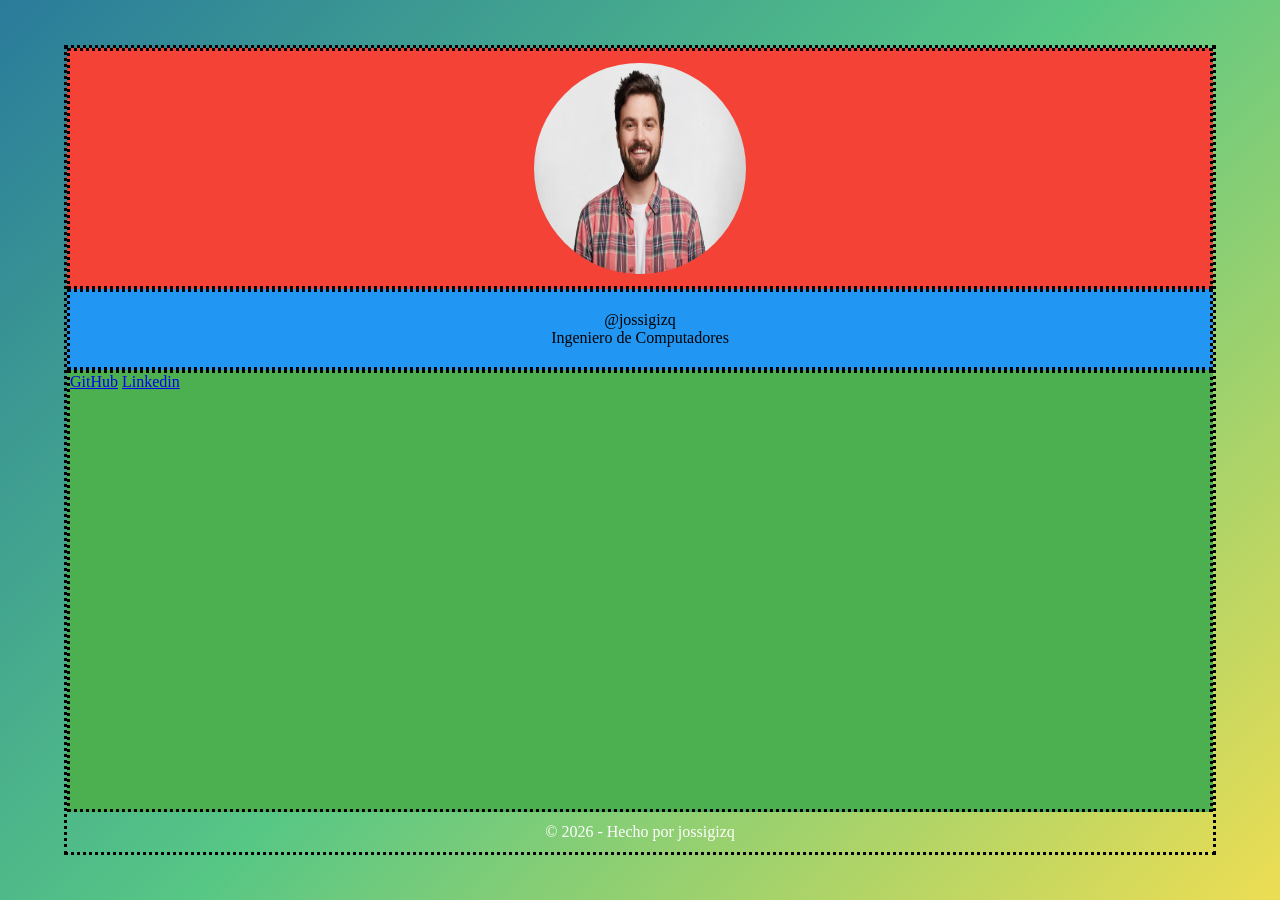
==== index.html @ fb658c4c "commit 2 26_01_2026" ====
<!DOCTYPE html>

<html lang="es">

<head>
  <meta charset="UTF-8">
  <meta name="viewport" content="width=device-width, initial-scale=1.0">
  <title>jossigizq links</title>
  <link rel="icon" href="favicon_io/favicon.ico" type="image/x-icon">
  <link rel="stylesheet" href="index_style.css">
</head>

<body>

  <div class="container">

    <div class="p1">
      <img src="img1.avif" alt="Mi foto" class="imgAvatar">
    </div>

    <div class="p2">
      <p>@jossigizq</p>
      <p>Ingeniero de Computadores</p>
    </div>

    <div class="p3">
      <a href="#" target="_blank">GitHub</a>
      <a href="#" target="_blank">Linkedin</a>
    </div>

    <div class="p4">
      <footer class="piePagina">
        © 2026 - Hecho por jossigizq
      </footer>
    </div>

  </div>
  
</body>

</html>
---- index_style.css ----
* {
    margin: 0;
    padding: 0;
    box-sizing: border-box;
}

body, html {
  height: 100%;
  width: 100%;
  margin: 0;
}

body{
  background: linear-gradient(135deg, #2A7B9B, #57C785, #EDDD53);
  display: flex;
  flex-direction: column;
  justify-content: center;
  align-items: center;
}

.container {
  height: 90%;
  width: 90%;
  margin: auto;
  border-style: dotted;
}

.p1 {
  display: flex;
  justify-content: center; /* centra horizontal */
  align-items: center;     /* centra vertical */
  height: 30%;
  background: #f44336;
  border-style: dotted;
}

.p2 { 
  display: flex;
  flex-direction: column;
  justify-content: center; /* centra horizontal */
  align-items: center;     /* centra vertical */
  height: 10%; 
  background: #2196f3;
  border-style: dotted; 
}

.p3 { 
  height: 55%; 
  background: #4caf50;
  border-style: dotted; 
}

.p4 { 
  display: flex;
  justify-content: center; /* centra horizontal */
  align-items: center;     /* centra vertical */
  height: 5%;  
  /* background: #ffeb3b;
  border-style: dotted;  */
}

.imgAvatar {
  border-radius: 50%;
  aspect-ratio: 1 / 1;
  height: 90%;
}

.piePagina{
  color: #fff;
}
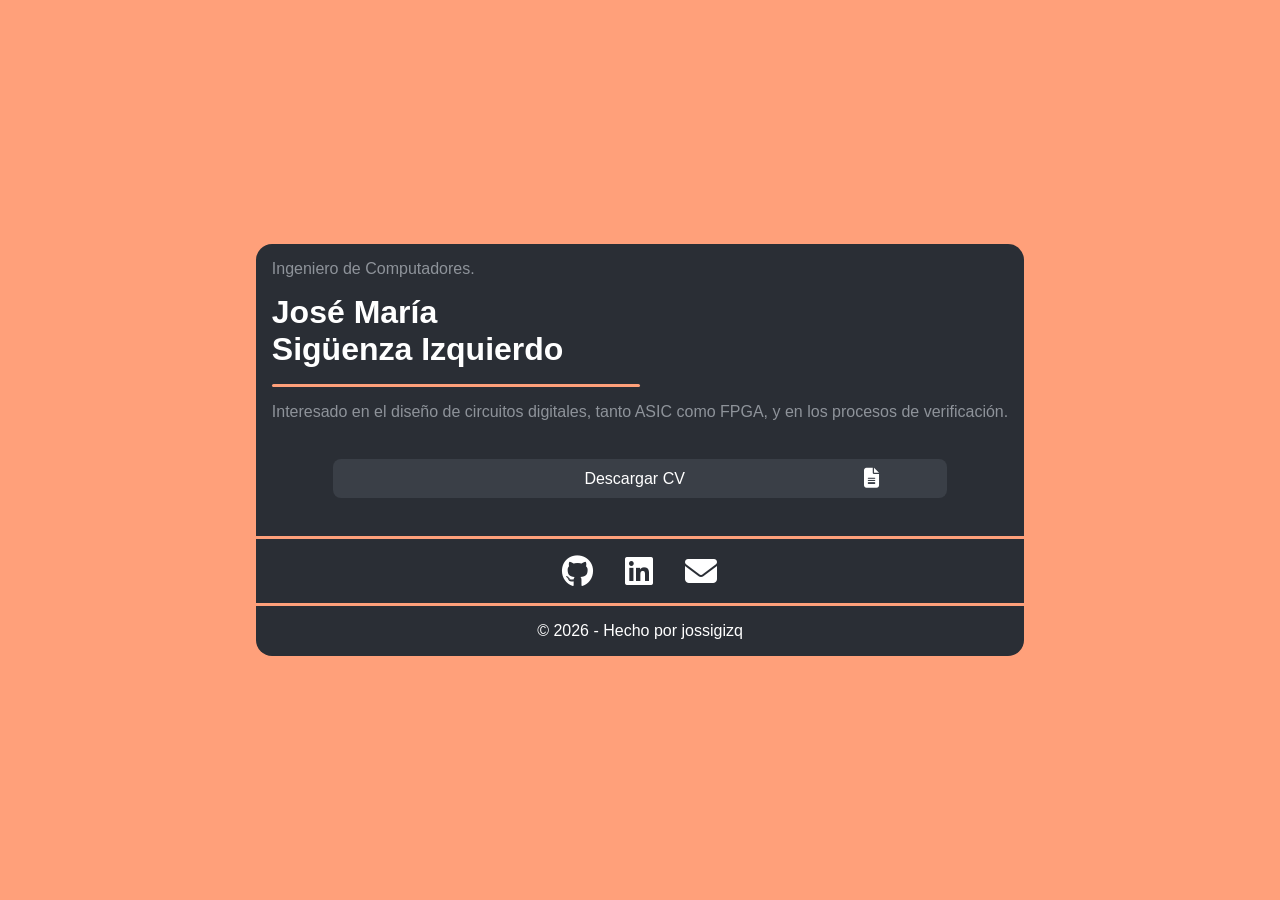
==== commit 7a5d6cf5: "commit 1 29_01_2026" ====
--- a/index.html
+++ b/index.html
@@ -7,6 +7,7 @@
   <meta name="viewport" content="width=device-width, initial-scale=1.0">
   <title>jossigizq links</title>
   <link rel="icon" href="favicon_io/favicon.ico" type="image/x-icon">
+  <link rel="stylesheet" href="https://cdnjs.cloudflare.com/ajax/libs/font-awesome/6.5.0/css/all.min.css">
   <link rel="stylesheet" href="index_style.css">
 </head>
 
@@ -14,19 +15,46 @@
 
   <div class="container">
 
-    <div class="p1">
-      <img src="img1.avif" alt="Mi foto" class="imgAvatar">
+    <!-- <div class="p1">
+      <img src="foto_carnet.PNG" alt="Mi foto" class="imgAvatar">
+    </div> -->
+
+    <div class="p2">
+      <p>Ingeniero de Computadores.</p>
+      <h1>José María</h1>
+      <h1>Sigüenza Izquierdo</h1>
+      <div class="division"></div>
     </div>
 
-    <div class="p2">
-      <p>@jossigizq</p>
-      <p>Ingeniero de Computadores</p>
+    <div class="p2-5">
+      <p>Interesado en el diseño de circuitos digitales,
+        tanto ASIC como FPGA, y en los procesos de verificación.
+      </p>
+      
     </div>
 
+    <a href="cv_jossigizq.pdf" target="_blank"class="cv-container">
+      <p class="cv-text">Descargar CV</p>
+      <div class="cv-icon">
+        <i class="fas fa-file-alt"></i>
+      </div>
+    </a>
+
+    <div class="division2"></div>
+
     <div class="p3">
-      <a href="#" target="_blank">GitHub</a>
-      <a href="#" target="_blank">Linkedin</a>
+      <a href="https://github.com/jossigizq" target="_blank" class="btn">
+        <i class="fab fa-github"></i>
+      </a>
+      <a href="https://www.linkedin.com/in/jos%C3%A9-mar%C3%ADa-sig%C3%BCenza-izquierdo-6b55ab35a/" target="_blank" class="btn">
+        <i class="fab fa-linkedin"></i>
+      </a>
+      <a href="mailto:jossigizq@hotmail.com" target="_blank" class="btn">
+        <i class="fas fa-envelope"></i>
+      </a>
     </div>
+
+    <div class="division2"></div>
 
     <div class="p4">
       <footer class="piePagina">
--- a/index_style.css
+++ b/index_style.css
@@ -1,3 +1,15 @@
+:root {
+  --crema: #F5F1E8;
+  --crema-soft: #EDE4D3;
+  --gris-space: #1C1F24;
+  --gris-galaxy: #2A2E35;
+  --gris-lunar: #3A3F47;
+  --gris-texto: #8E939A;
+  --light-salmon: #FFA07A;
+  --dark-salmon: #E9967A;
+  --acento: #C6B27C;
+}
+
 * {
     margin: 0;
     padding: 0;
@@ -8,10 +20,12 @@
   height: 100%;
   width: 100%;
   margin: 0;
+  font-family: Arial, Helvetica, sans-serif;
 }
 
 body{
-  background: linear-gradient(135deg, #2A7B9B, #57C785, #EDDD53);
+  /* background: linear-gradient(135deg, #2A7B9B, #57C785, #EDDD53); */
+  background-color: var(--light-salmon);
   display: flex;
   flex-direction: column;
   justify-content: center;
@@ -19,10 +33,17 @@
 }
 
 .container {
-  height: 90%;
-  width: 90%;
+  /* display: flex;
+  flex-direction: column;
+  justify-content: center;
+  align-items: center; */
+  /* height: 90%;
+  width: 90%; */
+  border-radius: 16px;
   margin: auto;
-  border-style: dotted;
+  /* border-style: dotted; */
+  background-color: var(--gris-galaxy);
+  margin: 5%;
 }
 
 .p1 {
@@ -37,27 +58,84 @@
 .p2 { 
   display: flex;
   flex-direction: column;
-  justify-content: center; /* centra horizontal */
-  align-items: center;     /* centra vertical */
-  height: 10%; 
-  background: #2196f3;
-  border-style: dotted; 
+  justify-content: left; /* centra horizontal */
+  align-items: left;     /* centra vertical */
+  padding: 16px;
+  /* height: 75%;  */
+  /* background: var(--gris-texto); */
+  /* border-style: dotted;  */
+}
+
+.p2 p {
+  padding-bottom: 16px;
+  color: var(--gris-texto);
+}
+
+.p2 h1 {
+  color: white;
+}
+
+.p2-5{
+  display: flex;
+  flex-direction: column;
+  justify-content: left; /* centra horizontal */
+  align-items: left;     /* centra vertical */
+  /* padding: 16px; */
+  padding: 0px 16px 0px 16px;
+}
+
+.p2-5 p{
+  color: var(--gris-texto);
 }
 
 .p3 { 
-  height: 55%; 
-  background: #4caf50;
-  border-style: dotted; 
+  display: flex;
+  flex-direction: row;
+  justify-content: center; /* centra horizontal */
+  align-items: center;     /* centra vertical */
+  /* height: 20%;  */
+  /* background: var(--gris-texto); */
+  /* border-style: dotted;  */
 }
 
 .p4 { 
   display: flex;
   justify-content: center; /* centra horizontal */
   align-items: center;     /* centra vertical */
-  height: 5%;  
-  /* background: #ffeb3b;
-  border-style: dotted;  */
+  /* height: 5%;   */
+  /* background: var(--gris-texto); */
+  /* border-style: dotted;  */
 }
+
+.cv-container{
+  display: flex;  
+  justify-content: right; /* centra horizontal */
+  align-items: center;     /* centra vertical */
+  width: 80%;
+  margin: 5% 10% 5% 10%;
+  padding: 8px;
+  border-radius: 8px;
+  background-color: var(--gris-lunar);
+  transition: transform 0.2s, opacity 0.2s;
+  text-decoration: none;
+}
+
+.cv-container:hover{
+  transform: scale(1.05);
+  opacity: 0.9;
+}
+
+.cv-text{
+  color: white;
+  padding: 0% 20% 0% 1%;
+}
+
+.cv-icon{
+  color: white;
+  padding: 0% 10% 0% 10%;
+  font-size: 1.25rem;
+}
+
 
 .imgAvatar {
   border-radius: 50%;
@@ -66,5 +144,51 @@
 }
 
 .piePagina{
+  padding: 16px;
   color: #fff;
+  font-size: 1rem;
+}
+
+.btn {
+  text-decoration: none;
+  padding: 16px;
+  text-align: center;
+  border-radius: 8px;
+  font-weight: bold;
+  color: white;
+  transition: transform 0.2s, opacity 0.2s;
+}
+
+.btn:hover {
+  transform: scale(1.05);
+  opacity: 0.9;
+}
+
+.btn i {
+  font-size: 2rem;
+}
+
+.p2 .division{
+  position: relative;
+  height: 3px;
+  border-radius: 3px;
+  width: 50%;
+  margin-top: 16px;
+  background-color: var(--light-salmon);
+}
+
+.p2-5 .division{
+  position: relative;
+  height: 3px;
+  border-radius: 3px;
+  width: 50%;
+  margin-top: 16px;
+  background-color: var(--light-salmon);
+}
+
+.division2{
+  position: relative;
+  width: 100%;
+  height: 3px;
+  background-color: var(--light-salmon);
 }
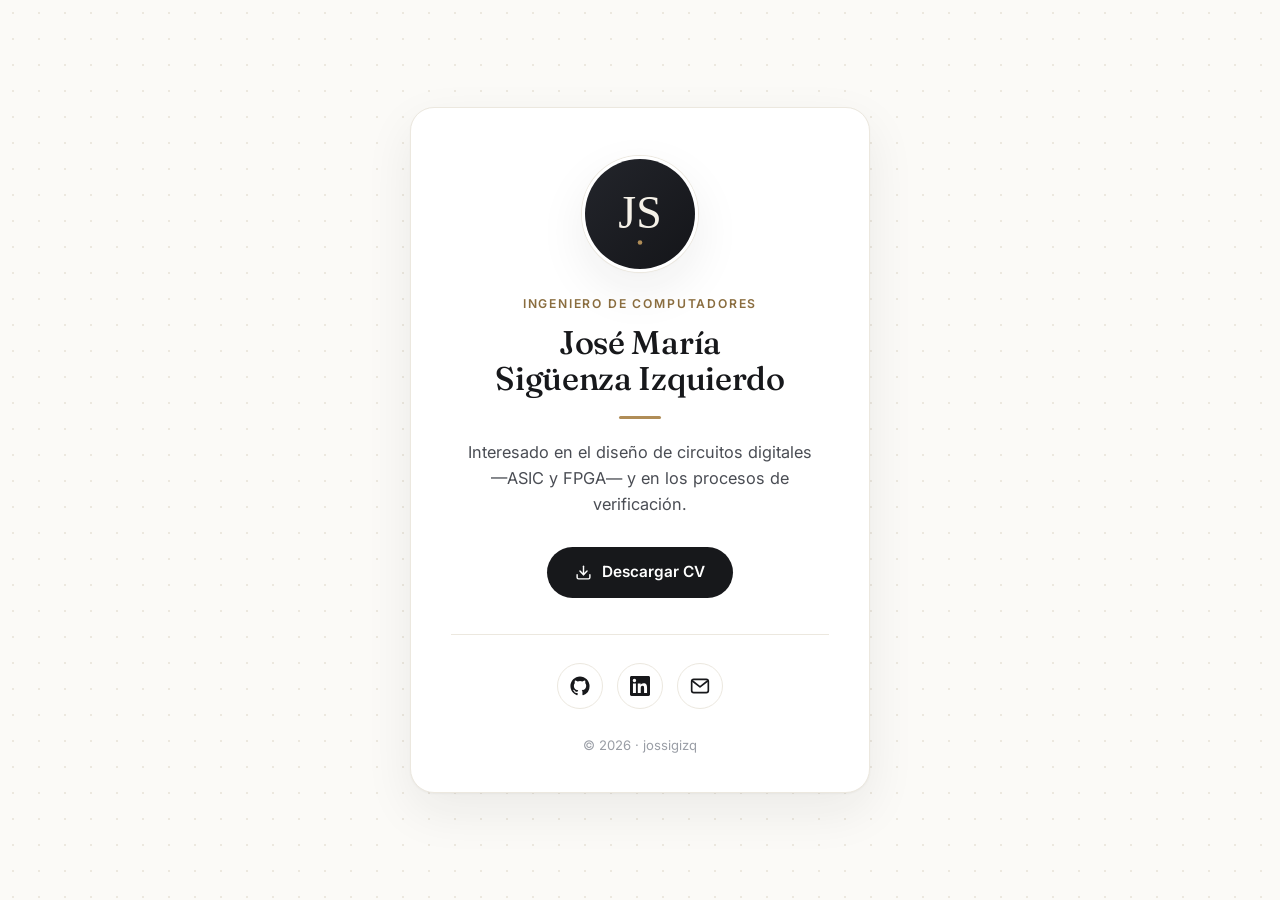
==== commit cc75c502: "Nuevo favicon con la estetica de la landing (monograma JS) - favicon.svg: monograma JS cream sobre f" ====
--- a/index.html
+++ b/index.html
@@ -1,69 +1,248 @@
 <!DOCTYPE html>
-
 <html lang="es">
 
 <head>
   <meta charset="UTF-8">
   <meta name="viewport" content="width=device-width, initial-scale=1.0">
-  <title>jossigizq links</title>
-  <link rel="icon" href="favicon_io/favicon.ico" type="image/x-icon">
-  <link rel="stylesheet" href="https://cdnjs.cloudflare.com/ajax/libs/font-awesome/6.5.0/css/all.min.css">
-  <link rel="stylesheet" href="index_style.css">
+  <title>José María Sigüenza Izquierdo</title>
+  <meta name="description"
+    content="Ingeniero de Computadores. Diseño de circuitos digitales (ASIC y FPGA) y verificación.">
+  <link rel="icon" type="image/svg+xml" href="favicon.svg">
+  <link rel="icon" type="image/x-icon" href="favicon.ico" sizes="32x32">
+  <link rel="apple-touch-icon" href="apple-touch-icon.png">
+  <link rel="manifest" href="site.webmanifest">
+  <meta name="theme-color" content="#17181B">
+
+  <link rel="preconnect" href="https://fonts.googleapis.com">
+  <link rel="preconnect" href="https://fonts.gstatic.com" crossorigin>
+  <link
+    href="https://fonts.googleapis.com/css2?family=Fraunces:opsz,wght@9..144,400;9..144,500;9..144,600&family=Inter:wght@400;500;600&display=swap"
+    rel="stylesheet">
+
+  <style>
+    :root {
+      --bg: #FBFAF7;
+      --surface: #FFFFFF;
+      --ink: #17181B;
+      --text: #4A4D54;
+      --muted: #9A9EA6;
+      --line: #ECE8DF;
+      --accent: #B08D57;
+      --accent-ink: #8A6D3F;
+      --shadow: 0 1px 2px rgba(23, 24, 27, .04), 0 18px 50px rgba(23, 24, 27, .07);
+    }
+
+    * {
+      margin: 0;
+      padding: 0;
+      box-sizing: border-box;
+    }
+
+    body {
+      font-family: 'Inter', -apple-system, BlinkMacSystemFont, 'Segoe UI', sans-serif;
+      background: var(--bg);
+      color: var(--text);
+      min-height: 100vh;
+      display: flex;
+      align-items: center;
+      justify-content: center;
+      padding: 28px;
+      line-height: 1.6;
+      -webkit-font-smoothing: antialiased;
+      /* Textura sutil de puntos */
+      background-image: radial-gradient(var(--line) 1px, transparent 1px);
+      background-size: 26px 26px;
+    }
+
+    .card {
+      background: var(--surface);
+      width: 100%;
+      max-width: 460px;
+      border: 1px solid var(--line);
+      border-radius: 24px;
+      padding: 48px 40px 36px;
+      text-align: center;
+      box-shadow: var(--shadow);
+      animation: rise .7s cubic-bezier(.2, .7, .2, 1) both;
+    }
+
+    @keyframes rise {
+      from {
+        opacity: 0;
+        transform: translateY(16px);
+      }
+    }
+
+    .avatar {
+      width: 116px;
+      height: 116px;
+      border-radius: 50%;
+      object-fit: cover;
+      margin: 0 auto 22px;
+      display: block;
+      border: 3px solid var(--surface);
+      box-shadow: 0 0 0 1px var(--line), var(--shadow);
+    }
+
+    .eyebrow {
+      font-size: .76rem;
+      font-weight: 600;
+      letter-spacing: .15em;
+      text-transform: uppercase;
+      color: var(--accent-ink);
+      margin-bottom: 10px;
+    }
+
+    h1 {
+      font-family: 'Fraunces', Georgia, serif;
+      font-weight: 500;
+      font-size: 2.05rem;
+      line-height: 1.1;
+      letter-spacing: -.01em;
+      color: var(--ink);
+    }
+
+    .divider {
+      width: 42px;
+      height: 3px;
+      border-radius: 3px;
+      background: var(--accent);
+      margin: 20px auto;
+    }
+
+    .bio {
+      font-size: 1.02rem;
+      color: var(--text);
+      max-width: 36ch;
+      margin: 0 auto;
+    }
+
+    .cv {
+      display: inline-flex;
+      align-items: center;
+      gap: 10px;
+      margin: 30px 0 8px;
+      padding: 13px 28px;
+      background: var(--ink);
+      color: #fff;
+      border-radius: 999px;
+      font-size: .96rem;
+      font-weight: 600;
+      text-decoration: none;
+      transition: transform .18s ease, opacity .18s ease;
+    }
+
+    .cv:hover {
+      transform: translateY(-2px);
+      opacity: .92;
+    }
+
+    .cv svg {
+      width: 17px;
+      height: 17px;
+    }
+
+    .socials {
+      display: flex;
+      justify-content: center;
+      gap: 14px;
+      margin-top: 28px;
+      padding-top: 28px;
+      border-top: 1px solid var(--line);
+    }
+
+    .social {
+      display: inline-flex;
+      align-items: center;
+      justify-content: center;
+      width: 46px;
+      height: 46px;
+      border-radius: 50%;
+      border: 1px solid var(--line);
+      color: var(--ink);
+      text-decoration: none;
+      transition: transform .18s ease, background .18s ease, color .18s ease, border-color .18s ease;
+    }
+
+    .social:hover {
+      transform: translateY(-3px);
+      background: var(--ink);
+      color: #fff;
+      border-color: var(--ink);
+    }
+
+    .social svg {
+      width: 20px;
+      height: 20px;
+    }
+
+    footer {
+      margin-top: 26px;
+      font-size: .82rem;
+      color: var(--muted);
+    }
+
+    @media (prefers-reduced-motion: reduce) {
+      .card {
+        animation: none;
+      }
+    }
+  </style>
 </head>
 
 <body>
 
-  <div class="container">
-
-    <!-- <div class="p1">
-      <img src="foto_carnet.PNG" alt="Mi foto" class="imgAvatar">
-    </div> -->
-
-    <div class="p2">
-      <p>Ingeniero de Computadores.</p>
-      <h1>José María</h1>
-      <h1>Sigüenza Izquierdo</h1>
-      <div class="division"></div>
-    </div>
-
-    <div class="p2-5">
-      <p>Interesado en el diseño de circuitos digitales,
-        tanto ASIC como FPGA, y en los procesos de verificación.
-      </p>
-      
-    </div>
-
-    <a href="cv_jossigizq.pdf" target="_blank"class="cv-container">
-      <p class="cv-text">Descargar CV</p>
-      <div class="cv-icon">
-        <i class="fas fa-file-alt"></i>
-      </div>
+  <main class="card">
+    <img class="avatar" src="avatar-monogram.svg" alt="Retrato de José María Sigüenza Izquierdo">
+
+    <p class="eyebrow">Ingeniero de Computadores</p>
+    <h1>José María<br>Sigüenza Izquierdo</h1>
+
+    <div class="divider"></div>
+
+    <p class="bio">
+      Interesado en el diseño de circuitos digitales —ASIC y FPGA— y en los procesos de
+      verificación.
+    </p>
+
+    <a class="cv" href="cv_jossigizq.pdf" target="_blank" rel="noopener">
+      <svg viewBox="0 0 24 24" fill="none" stroke="currentColor" stroke-width="2"
+        stroke-linecap="round" stroke-linejoin="round" aria-hidden="true">
+        <path d="M21 15v4a2 2 0 0 1-2 2H5a2 2 0 0 1-2-2v-4" />
+        <path d="M7 10l5 5 5-5" />
+        <path d="M12 15V3" />
+      </svg>
+      Descargar CV
     </a>
 
-    <div class="division2"></div>
-
-    <div class="p3">
-      <a href="https://github.com/jossigizq" target="_blank" class="btn">
-        <i class="fab fa-github"></i>
+    <nav class="socials">
+      <a class="social" href="https://github.com/jossigizq" target="_blank" rel="noopener"
+        aria-label="GitHub">
+        <svg viewBox="0 0 24 24" fill="currentColor" aria-hidden="true">
+          <path
+            d="M12 .5C5.73.5.5 5.73.5 12.02c0 5.1 3.29 9.42 7.86 10.95.58.11.79-.25.79-.56 0-.27-.01-1.16-.02-2.1-3.2.7-3.88-1.37-3.88-1.37-.52-1.33-1.28-1.69-1.28-1.69-1.05-.72.08-.71.08-.71 1.16.08 1.77 1.19 1.77 1.19 1.03 1.77 2.7 1.26 3.36.96.1-.75.4-1.26.73-1.55-2.55-.29-5.24-1.28-5.24-5.69 0-1.26.45-2.29 1.19-3.1-.12-.29-.52-1.46.11-3.05 0 0 .97-.31 3.18 1.18a11 11 0 0 1 5.79 0c2.2-1.49 3.17-1.18 3.17-1.18.63 1.59.23 2.76.11 3.05.74.81 1.19 1.84 1.19 3.1 0 4.42-2.69 5.39-5.25 5.68.41.36.78 1.07.78 2.16 0 1.56-.01 2.82-.01 3.2 0 .31.21.68.8.56A11.52 11.52 0 0 0 23.5 12.02C23.5 5.73 18.27.5 12 .5Z" />
+        </svg>
       </a>
-      <a href="https://www.linkedin.com/in/jos%C3%A9-mar%C3%ADa-sig%C3%BCenza-izquierdo-6b55ab35a/" target="_blank" class="btn">
-        <i class="fab fa-linkedin"></i>
+      <a class="social"
+        href="https://www.linkedin.com/in/jos%C3%A9-mar%C3%ADa-sig%C3%BCenza-izquierdo-6b55ab35a/"
+        target="_blank" rel="noopener" aria-label="LinkedIn">
+        <svg viewBox="0 0 24 24" fill="currentColor" aria-hidden="true">
+          <path
+            d="M20.45 20.45h-3.56v-5.57c0-1.33-.02-3.04-1.85-3.04-1.85 0-2.14 1.45-2.14 2.94v5.67H9.35V9h3.42v1.56h.05c.48-.9 1.64-1.85 3.37-1.85 3.6 0 4.27 2.37 4.27 5.46v6.28ZM5.34 7.43a2.07 2.07 0 1 1 0-4.14 2.07 2.07 0 0 1 0 4.14ZM7.12 20.45H3.56V9h3.56v11.45ZM22.22 0H1.77C.79 0 0 .77 0 1.73v20.54C0 23.23.79 24 1.77 24h20.45c.98 0 1.78-.77 1.78-1.73V1.73C24 .77 23.2 0 22.22 0Z" />
+        </svg>
       </a>
-      <a href="mailto:jossigizq@hotmail.com" target="_blank" class="btn">
-        <i class="fas fa-envelope"></i>
+      <a class="social" href="mailto:jossigizq@hotmail.com" aria-label="Email">
+        <svg viewBox="0 0 24 24" fill="none" stroke="currentColor" stroke-width="2"
+          stroke-linecap="round" stroke-linejoin="round" aria-hidden="true">
+          <rect x="2" y="4" width="20" height="16" rx="2.5" />
+          <path d="m3 6 9 7 9-7" />
+        </svg>
       </a>
-    </div>
-
-    <div class="division2"></div>
-
-    <div class="p4">
-      <footer class="piePagina">
-        © 2026 - Hecho por jossigizq
-      </footer>
-    </div>
-
-  </div>
-  
+    </nav>
+
+    <footer>© 2026 · jossigizq</footer>
+  </main>
+
 </body>
 
 </html>
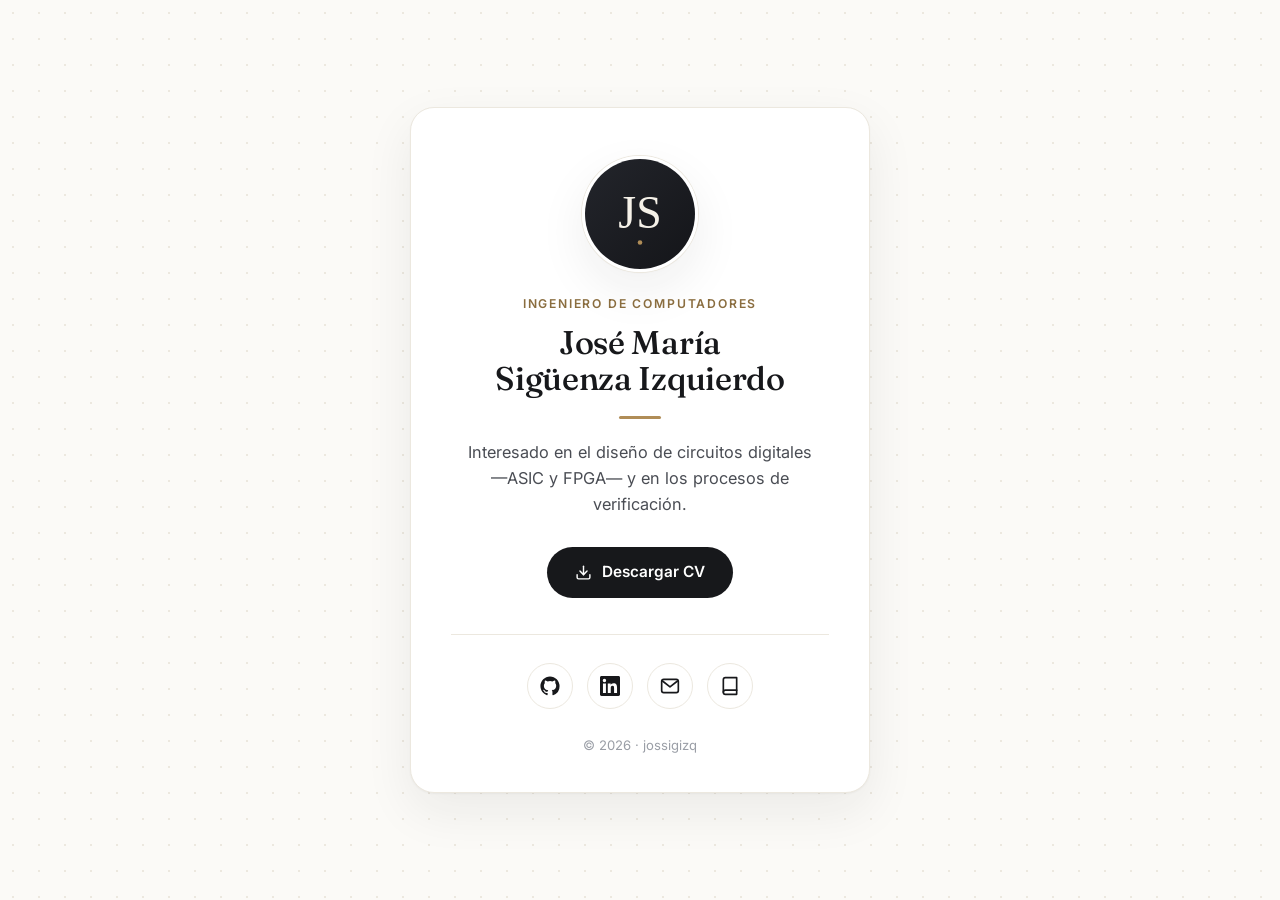
==== commit 7e2a0905: "Añade vista de libros recomendados enlazada desde la portada Nueva página libros.html con una recopi" ====
--- a/index.html
+++ b/index.html
@@ -238,6 +238,14 @@
           <path d="m3 6 9 7 9-7" />
         </svg>
       </a>
+      <a class="social" href="libros.html" aria-label="Libros que recomiendo"
+        title="Libros que recomiendo">
+        <svg viewBox="0 0 24 24" fill="none" stroke="currentColor" stroke-width="2"
+          stroke-linecap="round" stroke-linejoin="round" aria-hidden="true">
+          <path d="M4 19.5A2.5 2.5 0 0 1 6.5 17H20" />
+          <path d="M6.5 2H20v20H6.5A2.5 2.5 0 0 1 4 19.5v-15A2.5 2.5 0 0 1 6.5 2z" />
+        </svg>
+      </a>
     </nav>
 
     <footer>© 2026 · jossigizq</footer>
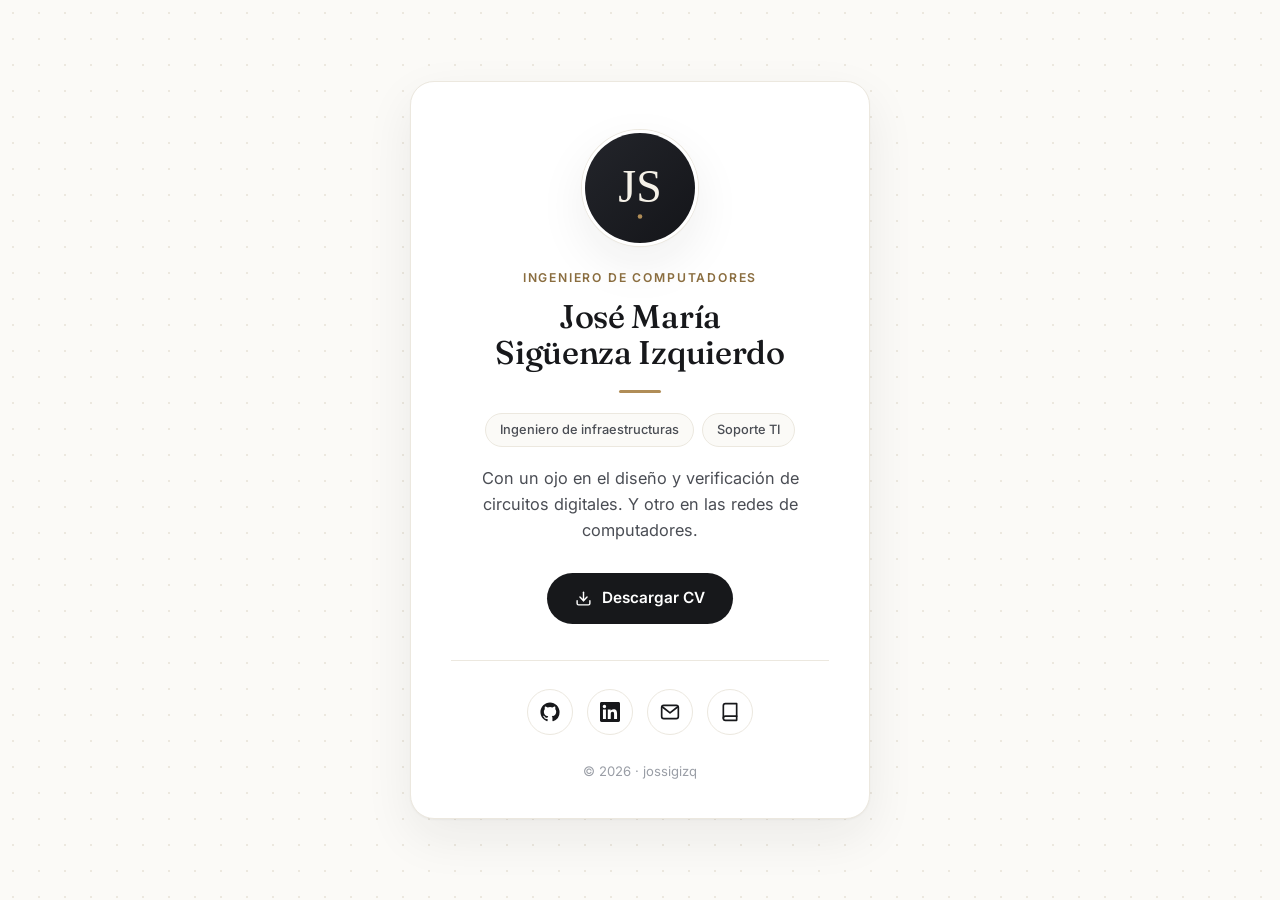
==== commit 4b0ffb8c: "Amplía la biblioteca y la portada; añade el CV actualizado - libros.html: vista de biblioteca en mos" ====
--- a/index.html
+++ b/index.html
@@ -108,6 +108,24 @@
       border-radius: 3px;
       background: var(--accent);
       margin: 20px auto;
+    }
+
+    .roles {
+      display: flex;
+      flex-wrap: wrap;
+      justify-content: center;
+      gap: 8px;
+      margin: 0 auto 18px;
+    }
+
+    .role {
+      font-size: .8rem;
+      font-weight: 500;
+      padding: 6px 14px;
+      border-radius: 999px;
+      background: var(--bg);
+      color: var(--text);
+      border: 1px solid var(--line);
     }
 
     .bio {
@@ -200,9 +218,14 @@
 
     <div class="divider"></div>
 
+    <div class="roles">
+      <span class="role">Ingeniero de infraestructuras</span>
+      <span class="role">Soporte TI</span>
+    </div>
+
     <p class="bio">
-      Interesado en el diseño de circuitos digitales —ASIC y FPGA— y en los procesos de
-      verificación.
+      Con un ojo en el diseño y verificación de circuitos digitales. Y otro en las
+      redes de computadores.
     </p>
 
     <a class="cv" href="cv_jossigizq.pdf" target="_blank" rel="noopener">
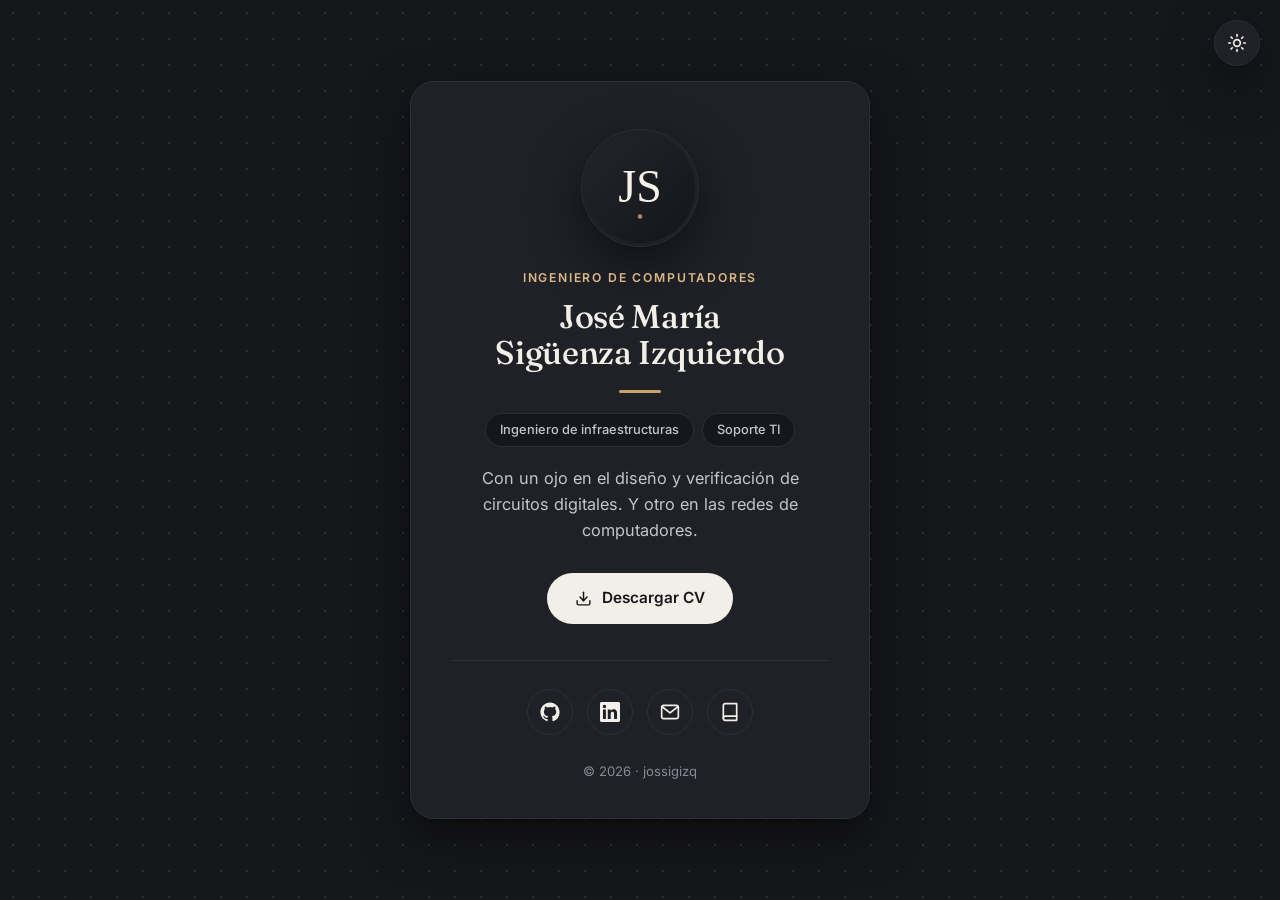
==== commit e6dd242d: "Amplía la biblioteca y añade modo oscuro y barajado del mosaico Biblioteca (libros.html): - Añade cl" ====
--- a/index.html
+++ b/index.html
@@ -11,7 +11,20 @@
   <link rel="icon" type="image/x-icon" href="favicon.ico" sizes="32x32">
   <link rel="apple-touch-icon" href="apple-touch-icon.png">
   <link rel="manifest" href="site.webmanifest">
-  <meta name="theme-color" content="#17181B">
+  <meta name="theme-color" content="#16171B">
+
+  <script>
+    // Fija el tema (oscuro/claro) antes de pintar, para que no haya parpadeo. Por defecto, oscuro.
+    (function () {
+      try {
+        var saved = localStorage.getItem('theme');
+        // Por defecto, oscuro: solo marcamos 'light' si el usuario lo eligió.
+        if (saved === 'light') document.documentElement.setAttribute('data-theme', 'light');
+        var meta = document.querySelector('meta[name="theme-color"]');
+        if (meta) meta.setAttribute('content', saved === 'light' ? '#FBFAF7' : '#16171B');
+      } catch (e) {}
+    })();
+  </script>
 
   <link rel="preconnect" href="https://fonts.googleapis.com">
   <link rel="preconnect" href="https://fonts.gstatic.com" crossorigin>
@@ -20,7 +33,22 @@
     rel="stylesheet">
 
   <style>
+    /* El modo oscuro es el de por defecto (también sin JS). */
     :root {
+      --bg: #16171B;
+      --surface: #1F2127;
+      --ink: #F2EFE8;
+      --text: #C2C5CC;
+      --muted: #868B95;
+      --line: #2C2F37;
+      --accent: #C8A26C;
+      --accent-ink: #D8B888;
+      --on-ink: #16171B;
+      --shadow: 0 1px 2px rgba(0, 0, 0, .3), 0 18px 50px rgba(0, 0, 0, .5);
+    }
+
+    /* Modo claro: opcional, se activa con data-theme="light". */
+    [data-theme="light"] {
       --bg: #FBFAF7;
       --surface: #FFFFFF;
       --ink: #17181B;
@@ -29,6 +57,7 @@
       --line: #ECE8DF;
       --accent: #B08D57;
       --accent-ink: #8A6D3F;
+      --on-ink: #fff;
       --shadow: 0 1px 2px rgba(23, 24, 27, .04), 0 18px 50px rgba(23, 24, 27, .07);
     }
 
@@ -52,6 +81,7 @@
       /* Textura sutil de puntos */
       background-image: radial-gradient(var(--line) 1px, transparent 1px);
       background-size: 26px 26px;
+      transition: background-color .3s ease, color .3s ease;
     }
 
     .card {
@@ -64,6 +94,7 @@
       text-align: center;
       box-shadow: var(--shadow);
       animation: rise .7s cubic-bezier(.2, .7, .2, 1) both;
+      transition: background-color .3s ease, border-color .3s ease;
     }
 
     @keyframes rise {
@@ -142,7 +173,7 @@
       margin: 30px 0 8px;
       padding: 13px 28px;
       background: var(--ink);
-      color: #fff;
+      color: var(--on-ink);
       border-radius: 999px;
       font-size: .96rem;
       font-weight: 600;
@@ -185,7 +216,7 @@
     .social:hover {
       transform: translateY(-3px);
       background: var(--ink);
-      color: #fff;
+      color: var(--on-ink);
       border-color: var(--ink);
     }
 
@@ -193,6 +224,40 @@
       width: 20px;
       height: 20px;
     }
+
+    /* Botón de modo oscuro/claro, fijo en la esquina superior derecha. */
+    .theme-toggle {
+      position: fixed;
+      top: 20px;
+      right: 20px;
+      z-index: 10;
+      display: inline-flex;
+      align-items: center;
+      justify-content: center;
+      width: 46px;
+      height: 46px;
+      border-radius: 50%;
+      border: 1px solid var(--line);
+      background: var(--surface);
+      box-shadow: var(--shadow);
+      color: var(--ink);
+      cursor: pointer;
+      transition: transform .18s ease, border-color .18s ease, background-color .3s ease, color .3s ease;
+    }
+
+    .theme-toggle:hover {
+      transform: translateY(-2px);
+      border-color: var(--ink);
+    }
+
+    .theme-toggle svg {
+      width: 20px;
+      height: 20px;
+    }
+
+    .theme-toggle .icon-moon { display: none; }
+    [data-theme="light"] .theme-toggle .icon-sun { display: none; }
+    [data-theme="light"] .theme-toggle .icon-moon { display: inline-flex; }
 
     footer {
       margin-top: 26px;
@@ -209,6 +274,11 @@
 </head>
 
 <body>
+
+  <button class="theme-toggle" type="button" aria-label="Cambiar a modo claro" aria-pressed="true">
+    <svg class="icon-moon" viewBox="0 0 24 24" fill="none" stroke="currentColor" stroke-width="2" stroke-linecap="round" stroke-linejoin="round" aria-hidden="true"><path d="M21 12.79A9 9 0 1 1 11.21 3 7 7 0 0 0 21 12.79z"/></svg>
+    <svg class="icon-sun" viewBox="0 0 24 24" fill="none" stroke="currentColor" stroke-width="2" stroke-linecap="round" stroke-linejoin="round" aria-hidden="true"><circle cx="12" cy="12" r="4"/><path d="M12 2v2M12 20v2M4.93 4.93l1.41 1.41M17.66 17.66l1.41 1.41M2 12h2M20 12h2M6.34 17.66l-1.41 1.41M19.07 4.93l-1.41 1.41"/></svg>
+  </button>
 
   <main class="card">
     <img class="avatar" src="avatar-monogram.svg" alt="Retrato de José María Sigüenza Izquierdo">
@@ -274,6 +344,33 @@
     <footer>© 2026 · jossigizq</footer>
   </main>
 
+  <script>
+    // Botón de modo oscuro/claro: alterna el tema, lo recuerda y avisa a lectores de pantalla.
+    (function () {
+      var btn = document.querySelector('.theme-toggle');
+      if (!btn) return;
+      var root = document.documentElement;
+      var meta = document.querySelector('meta[name="theme-color"]');
+
+      function apply(dark) {
+        if (dark) root.removeAttribute('data-theme');
+        else root.setAttribute('data-theme', 'light');
+        btn.setAttribute('aria-pressed', dark ? 'true' : 'false');
+        btn.setAttribute('aria-label', dark ? 'Cambiar a modo claro' : 'Cambiar a modo oscuro');
+        if (meta) meta.setAttribute('content', dark ? '#16171B' : '#FBFAF7');
+      }
+
+      // El tema inicial ya lo fijó el script de la cabecera; aquí solo sincronizo el botón.
+      apply(root.getAttribute('data-theme') !== 'light');
+
+      btn.addEventListener('click', function () {
+        var dark = root.getAttribute('data-theme') === 'light';
+        apply(dark);
+        try { localStorage.setItem('theme', dark ? 'dark' : 'light'); } catch (e) {}
+      });
+    })();
+  </script>
+
 </body>
 
 </html>
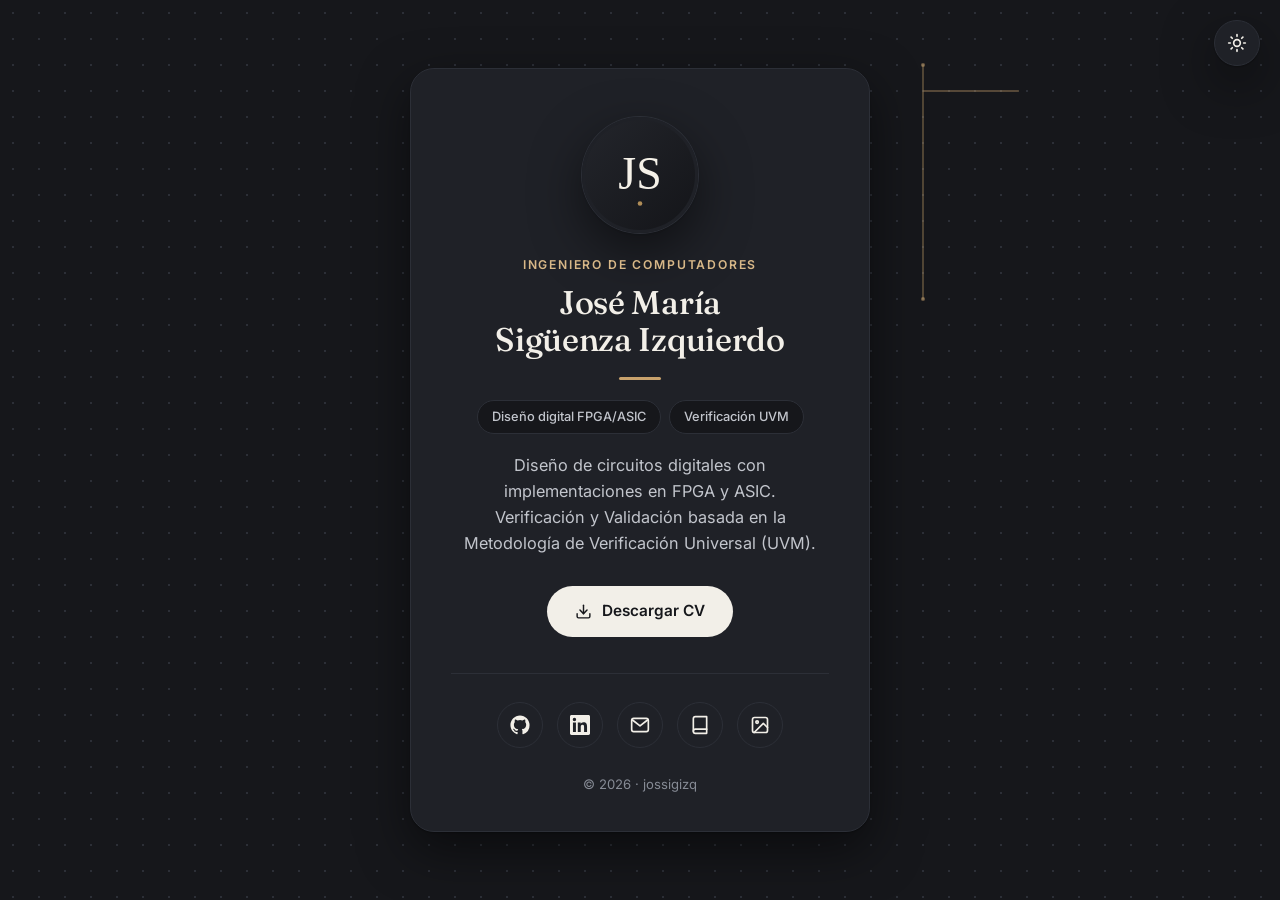
==== commit b4c96332: "Actualiza perfil y añade galería ASIC con fondo animado - Reescribe la bio y las etiquetas de rol (d" ====
--- a/index.html
+++ b/index.html
@@ -7,7 +7,7 @@
   <title>José María Sigüenza Izquierdo</title>
   <meta name="description"
     content="Ingeniero de Computadores. Diseño de circuitos digitales (ASIC y FPGA) y verificación.">
-  <link rel="icon" type="image/svg+xml" href="favicon.svg">
+  <link rel="icon" type="image/svg+xml" href="assets/icons/favicon.svg">
   <link rel="icon" type="image/x-icon" href="favicon.ico" sizes="32x32">
   <link rel="apple-touch-icon" href="apple-touch-icon.png">
   <link rel="manifest" href="site.webmanifest">
@@ -78,7 +78,7 @@
       padding: 28px;
       line-height: 1.6;
       -webkit-font-smoothing: antialiased;
-      /* Textura sutil de puntos */
+      /* Textura sutil de puntos (las trazas animadas van por encima, en canvas) */
       background-image: radial-gradient(var(--line) 1px, transparent 1px);
       background-size: 26px 26px;
       transition: background-color .3s ease, color .3s ease;
@@ -281,7 +281,7 @@
   </button>
 
   <main class="card">
-    <img class="avatar" src="avatar-monogram.svg" alt="Retrato de José María Sigüenza Izquierdo">
+    <img class="avatar" src="assets/img/avatar-monogram.svg" alt="Retrato de José María Sigüenza Izquierdo">
 
     <p class="eyebrow">Ingeniero de Computadores</p>
     <h1>José María<br>Sigüenza Izquierdo</h1>
@@ -289,16 +289,16 @@
     <div class="divider"></div>
 
     <div class="roles">
-      <span class="role">Ingeniero de infraestructuras</span>
-      <span class="role">Soporte TI</span>
+      <span class="role">Diseño digital FPGA/ASIC</span>
+      <span class="role">Verificación UVM</span>
     </div>
 
     <p class="bio">
-      Con un ojo en el diseño y verificación de circuitos digitales. Y otro en las
-      redes de computadores.
+      Diseño de circuitos digitales con implementaciones en FPGA y ASIC.
+      Verificación y Validación basada en la Metodología de Verificación Universal (UVM).
     </p>
 
-    <a class="cv" href="cv_jossigizq.pdf" target="_blank" rel="noopener">
+    <a class="cv" href="assets/docs/cv_jossigizq.pdf" target="_blank" rel="noopener">
       <svg viewBox="0 0 24 24" fill="none" stroke="currentColor" stroke-width="2"
         stroke-linecap="round" stroke-linejoin="round" aria-hidden="true">
         <path d="M21 15v4a2 2 0 0 1-2 2H5a2 2 0 0 1-2-2v-4" />
@@ -339,10 +339,22 @@
           <path d="M6.5 2H20v20H6.5A2.5 2.5 0 0 1 4 19.5v-15A2.5 2.5 0 0 1 6.5 2z" />
         </svg>
       </a>
+      <a class="social" href="galeria.html" aria-label="Galería de ASIC"
+        title="Galería de ASIC">
+        <svg viewBox="0 0 24 24" fill="none" stroke="currentColor" stroke-width="2"
+          stroke-linecap="round" stroke-linejoin="round" aria-hidden="true">
+          <rect x="3" y="3" width="18" height="18" rx="2.5" />
+          <circle cx="8.5" cy="8.5" r="1.5" />
+          <path d="m21 15-5-5L5 21" />
+        </svg>
+      </a>
     </nav>
 
     <footer>© 2026 · jossigizq</footer>
   </main>
+
+  <!-- Trazas de enrutado animadas sobre la cuadrícula del fondo. -->
+  <script src="assets/js/grid-routes.js" defer></script>
 
   <script>
     // Botón de modo oscuro/claro: alterna el tema, lo recuerda y avisa a lectores de pantalla.
